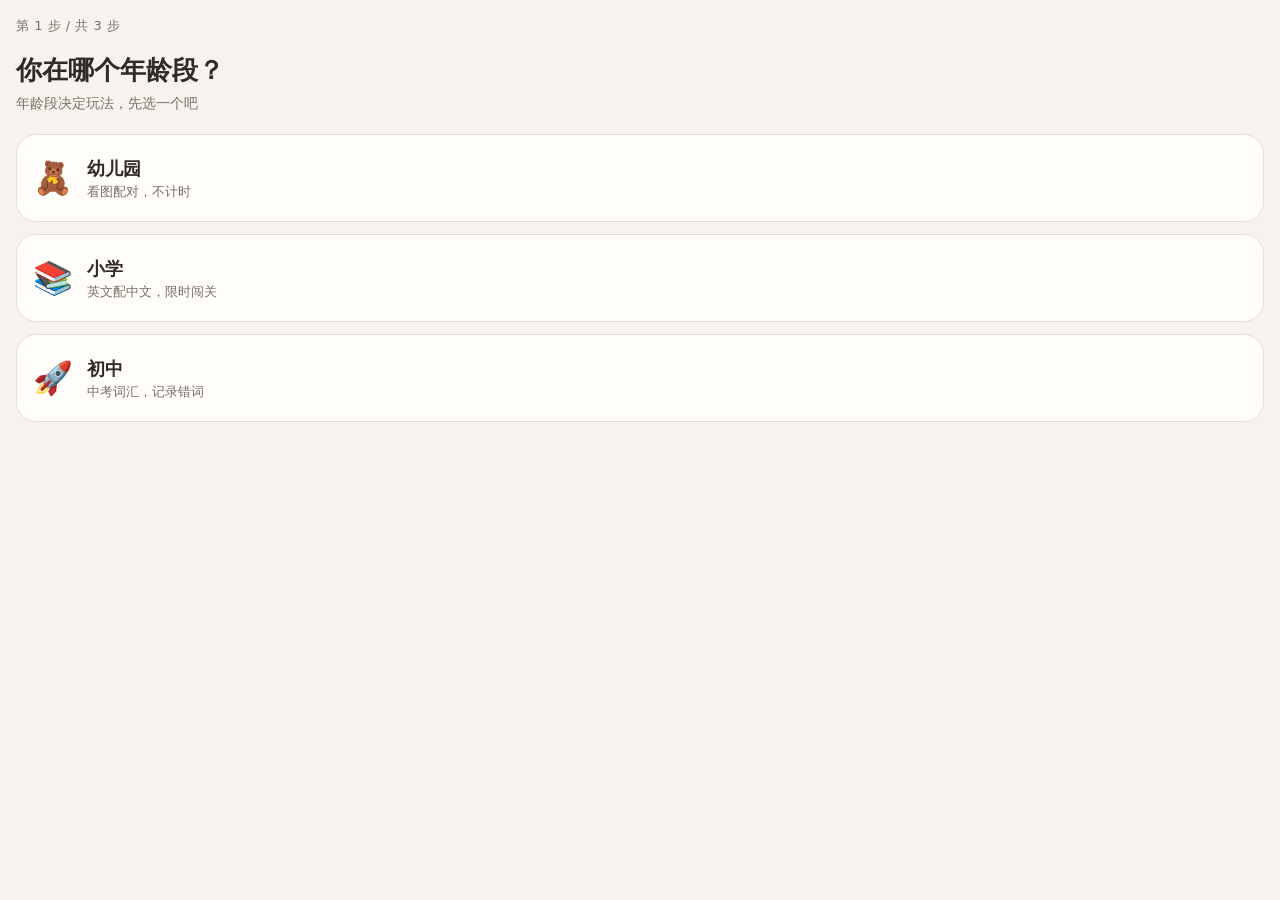
==== index.html @ 839af3d4 "M0: project skeleton, docs and local preview tooling" ====
<!DOCTYPE html>
<html lang="zh-CN">
<head>
<meta charset="utf-8">
<meta name="viewport" content="width=device-width, initial-scale=1, viewport-fit=cover, user-scalable=no">
<meta name="theme-color" content="#f6f3ee">
<meta name="format-detection" content="telephone=no">
<title>单词消消乐</title>
<link rel="stylesheet" href="css/style.css?v=1">
</head>
<body>

<div class="app">

  <!-- 引导页：3 步，同一页面内切换 -->
  <section class="view" id="view-onboard" hidden>
    <div class="view__scroll">
      <p class="onboard-progress" id="onboard-progress">第 1 步 / 共 3 步</p>

      <div class="onboard-step" id="step-1">
        <h1 class="onboard-title">你在哪个年龄段？</h1>
        <p class="onboard-sub">年龄段决定玩法，先选一个吧</p>
        <div class="stage-list">
          <button class="stage-card" type="button" data-action="pick-stage" data-stage="kindergarten">
            <span class="stage-card__emoji">🧸</span>
            <span class="stage-card__body">
              <span class="stage-card__name">幼儿园</span>
              <span class="stage-card__desc">看图配对，不计时</span>
            </span>
          </button>
          <button class="stage-card" type="button" data-action="pick-stage" data-stage="primary">
            <span class="stage-card__emoji">📚</span>
            <span class="stage-card__body">
              <span class="stage-card__name">小学</span>
              <span class="stage-card__desc">英文配中文，限时闯关</span>
            </span>
          </button>
          <button class="stage-card" type="button" data-action="pick-stage" data-stage="junior">
            <span class="stage-card__emoji">🚀</span>
            <span class="stage-card__body">
              <span class="stage-card__name">初中</span>
              <span class="stage-card__desc">中考词汇，记录错词</span>
            </span>
          </button>
        </div>
      </div>

      <div class="onboard-step" id="step-2" hidden>
        <h1 class="onboard-title">你在哪个年级？</h1>
        <p class="onboard-sub" id="grade-hint">已选择：幼儿园</p>
        <div class="grade-list" id="grade-list"></div>
        <button class="btn btn--ghost" type="button" data-action="back-to-stage">返回上一步</button>
      </div>

      <div class="onboard-step" id="step-3" hidden>
        <h1 class="onboard-title">确认一下</h1>
        <p class="onboard-sub">这些信息只保存在这台手机上</p>
        <div class="summary" id="onboard-summary"></div>
        <button class="btn btn--primary" type="button" data-action="finish-onboard">完成，开始闯关</button>
        <button class="btn btn--ghost" type="button" data-action="back-to-grade">返回上一步</button>
      </div>
    </div>
  </section>

  <!-- 关卡地图（首页） -->
  <section class="view" id="view-map" hidden>
    <div class="view__scroll">
      <header class="page-head">
        <h1 class="page-head__title">闯关</h1>
        <p class="page-head__meta" id="map-meta"></p>
      </header>
      <div class="placeholder-card">
        <p class="placeholder-card__emoji">🚧</p>
        <p class="placeholder-card__title">章节与关卡建设中</p>
        <p class="placeholder-card__desc">下一个版本会出现在这里</p>
      </div>
    </div>
  </section>

  <!-- 错词本 -->
  <section class="view" id="view-wrong" hidden>
    <div class="view__scroll">
      <header class="page-head">
        <h1 class="page-head__title">错词本</h1>
      </header>
      <div class="empty">
        <p class="empty__emoji">🐣</p>
        <p class="empty__text">还没有错词，去闯关吧</p>
        <button class="btn btn--primary" type="button" data-action="switch-tab" data-tab="map">去闯关</button>
      </div>
    </div>
  </section>

  <!-- 设置 -->
  <section class="view" id="view-settings" hidden>
    <div class="view__scroll">
      <header class="page-head">
        <h1 class="page-head__title">设置</h1>
      </header>

      <div class="card">
        <h2 class="card__title">当前档案</h2>
        <p class="card__row">年龄段<span class="card__value" id="settings-stage">—</span></p>
        <p class="card__row">年级<span class="card__value" id="settings-grade">—</span></p>
      </div>

      <div class="card">
        <h2 class="card__title">本地数据</h2>
        <p class="card__text">清空后年龄、年级、关卡进度、错词本都会从这台手机上删除，无法恢复。</p>
        <button class="btn btn--danger" type="button" data-action="open-clear">清空全部本地数据</button>
      </div>

      <div class="card">
        <h2 class="card__title">隐私说明</h2>
        <p class="card__text">你的年龄段、年级、关卡进度和错词只保存在这台手机的浏览器里，不会上传到任何服务器。</p>
        <p class="card__text">我们不收集任何个人信息：不收集姓名、生日、头像、性别、位置、联系方式。</p>
        <p class="card__text">将来会有匿名使用统计，只包含随机生成、无法对应到具体某个人的匿名编号，以及玩到哪一关、成绩和用时，用于改进关卡难度。</p>
        <p class="card__text">点上面的「清空全部本地数据」并确认，就可以随时删掉本机全部数据。</p>
      </div>
    </div>
  </section>

  <!-- 底部 Tab -->
  <nav class="tabbar" id="tabbar" hidden>
    <button class="tab" type="button" data-action="switch-tab" data-tab="map">
      <span class="tab__icon">🎯</span>
      <span class="tab__label">闯关</span>
    </button>
    <button class="tab" type="button" data-action="switch-tab" data-tab="wrong">
      <span class="tab__icon">📕</span>
      <span class="tab__label">错词本</span>
    </button>
    <button class="tab" type="button" data-action="switch-tab" data-tab="settings">
      <span class="tab__icon">⚙️</span>
      <span class="tab__label">设置</span>
    </button>
  </nav>

</div>

<!-- 清空数据的二次确认弹层 -->
<div class="modal" id="modal-clear" hidden>
  <div class="modal__mask" data-action="close-modal"></div>
  <div class="modal__box" role="dialog" aria-modal="true" aria-labelledby="modal-clear-title">
    <h2 class="modal__title" id="modal-clear-title">确定清空全部本地数据？</h2>
    <p class="modal__text">年龄、年级、关卡进度、错词本会全部删除，且无法恢复。</p>
    <div class="modal__actions">
      <button class="btn btn--ghost" type="button" data-action="close-modal">取消</button>
      <button class="btn btn--danger" type="button" data-action="confirm-clear">确定清空</button>
    </div>
  </div>
</div>

<!-- 横屏提示 -->
<div class="rotate-hint">请竖屏游玩</div>

<noscript>
  <div class="noscript">需要开启浏览器的 JavaScript 才能使用本游戏。</div>
</noscript>

<script src="js/platform.js"></script>
<script src="js/app.js"></script>
</body>
</html>
---- css/style.css ----
/* ==========================================================================
   单词消消乐 · 全站样式（移动端优先，只做手机竖屏）
   规则：动画只用 transform / opacity；热区 ≥ 44px；不写死 px 字号
   ========================================================================== */

/* ---------- 变量 ---------- */
:root {
  --safe-top: env(safe-area-inset-top, 0px);
  --safe-bottom: env(safe-area-inset-bottom, 0px);
  --safe-left: env(safe-area-inset-left, 0px);
  --safe-right: env(safe-area-inset-right, 0px);

  --bg: #f6f3ee;
  --surface: #fffdf9;
  --ink: #2f2a26;
  --ink-soft: #7a6f66;
  --line: #e6ded3;
  --brand: #f08a3c;
  --brand-ink: #ffffff;
  --danger: #c9483a;
  --danger-line: #f0c6bf;

  --radius-lg: 20px;
  --radius-md: 14px;
  --gap: 12px;
  --tap-min: 44px;
}

/* ---------- 基础 ---------- */
*,
*::before,
*::after {
  box-sizing: border-box;
}

html {
  -webkit-text-size-adjust: 100%;
}

html,
body {
  height: 100%;
  margin: 0;
  padding: 0;
}

body {
  background: var(--bg);
  color: var(--ink);
  font-family: system-ui, -apple-system, "PingFang SC", "Hiragino Sans GB", "Microsoft YaHei", sans-serif;
  font-size: 16px;
  line-height: 1.5;
  overflow-x: hidden;
  overscroll-behavior: none;
  touch-action: manipulation;
  -webkit-tap-highlight-color: transparent;
}

/* 弹层打开时锁住页面滚动 */
body.is-locked {
  overflow: hidden;
}

body.is-locked .view__scroll {
  overflow: hidden;
}

[hidden] {
  display: none !important;
}

p {
  margin: 0;
}

h1,
h2 {
  margin: 0;
  font-weight: 700;
}

/* ---------- 应用外壳 ---------- */
.app {
  display: flex;
  flex-direction: column;
  height: 100%;
  max-width: 100%;
  overflow: hidden;
}

/* 移动端优先用动态视口高度，避免地址栏收起时溢出 */
@supports (height: 100dvh) {
  .app {
    height: 100dvh;
  }
}

.view {
  display: flex;
  flex-direction: column;
  flex: 1 1 auto;
  min-height: 0;
}

.view__scroll {
  flex: 1 1 auto;
  min-height: 0;
  overflow-y: auto;
  overscroll-behavior: contain;
  -webkit-overflow-scrolling: touch;
  padding: calc(16px + var(--safe-top)) calc(16px + var(--safe-right)) 24px calc(16px + var(--safe-left));
}

/* ---------- 通用按钮 ---------- */
.btn {
  display: flex;
  align-items: center;
  justify-content: center;
  width: 100%;
  min-height: var(--tap-min);
  padding: 12px 16px;
  border: 1px solid transparent;
  border-radius: var(--radius-md);
  font: inherit;
  font-size: 16px;
  font-weight: 600;
  color: var(--ink);
  background: var(--surface);
  user-select: none;
  -webkit-user-select: none;
  -webkit-touch-callout: none;
  transition: transform 0.12s ease, opacity 0.12s ease;
}

.btn--primary {
  background: var(--brand);
  color: var(--brand-ink);
}

.btn--ghost {
  background: transparent;
  color: var(--ink-soft);
  border-color: var(--line);
}

.btn--danger {
  background: var(--surface);
  color: var(--danger);
  border-color: var(--danger-line);
}

.btn + .btn {
  margin-top: 10px;
}

/* 按下反馈：缩放 + 变暗，抬起即恢复 */
.is-pressed {
  transform: scale(0.96);
  opacity: 0.82;
}

/* ---------- 引导页 ---------- */
.onboard-progress {
  margin-bottom: 18px;
  font-size: 13px;
  color: var(--ink-soft);
  letter-spacing: 0.04em;
}

.onboard-title {
  font-size: clamp(20px, 6vw, 26px);
  line-height: 1.3;
}

.onboard-sub {
  margin-top: 6px;
  margin-bottom: 20px;
  font-size: 14px;
  color: var(--ink-soft);
}

.stage-list {
  display: flex;
  flex-direction: column;
  gap: var(--gap);
}

.stage-card {
  display: flex;
  align-items: center;
  gap: 14px;
  width: 100%;
  min-height: 88px;
  padding: 16px;
  border: 1px solid var(--line);
  border-radius: var(--radius-lg);
  background: var(--surface);
  font: inherit;
  text-align: left;
  color: var(--ink);
  user-select: none;
  -webkit-user-select: none;
  -webkit-touch-callout: none;
  transition: transform 0.12s ease, opacity 0.12s ease;
}

.stage-card__emoji {
  flex: 0 0 auto;
  font-size: 32px;
  line-height: 1;
}

.stage-card__body {
  display: flex;
  flex-direction: column;
  min-width: 0;
}

.stage-card__name {
  font-size: 18px;
  font-weight: 700;
}

.stage-card__desc {
  font-size: 13px;
  color: var(--ink-soft);
}

.grade-list {
  display: grid;
  grid-template-columns: repeat(2, minmax(0, 1fr));
  gap: 10px;
  margin-bottom: 16px;
}

.grade-chip {
  min-width: 0;
  min-height: 56px;
  padding: 8px;
  border: 1px solid var(--line);
  border-radius: var(--radius-md);
  background: var(--surface);
  font: inherit;
  font-size: 16px;
  font-weight: 600;
  color: var(--ink);
  user-select: none;
  -webkit-user-select: none;
  -webkit-touch-callout: none;
  transition: transform 0.12s ease, opacity 0.12s ease;
}

.summary {
  margin-bottom: 20px;
  padding: 4px 16px;
  border: 1px solid var(--line);
  border-radius: var(--radius-lg);
  background: var(--surface);
}

.summary__row {
  display: flex;
  align-items: center;
  justify-content: space-between;
  gap: 12px;
  min-height: 52px;
  border-bottom: 1px solid var(--line);
}

.summary__row:last-child {
  border-bottom: 0;
}

.summary__key {
  font-size: 14px;
  color: var(--ink-soft);
}

.summary__value {
  font-size: 17px;
  font-weight: 700;
}

/* ---------- 页头 ---------- */
.page-head {
  margin-bottom: 16px;
}

.page-head__title {
  font-size: clamp(20px, 6vw, 24px);
}

.page-head__meta {
  margin-top: 4px;
  font-size: 13px;
  color: var(--ink-soft);
}

/* ---------- 占位卡片 / 普通卡片 ---------- */
.placeholder-card {
  display: flex;
  flex-direction: column;
  align-items: center;
  gap: 6px;
  padding: 40px 20px;
  border: 1px dashed var(--line);
  border-radius: var(--radius-lg);
  background: var(--surface);
  text-align: center;
  user-select: none;
  -webkit-user-select: none;
}

.placeholder-card__emoji {
  font-size: 34px;
  line-height: 1;
}

.placeholder-card__title {
  font-size: 17px;
  font-weight: 700;
}

.placeholder-card__desc {
  font-size: 13px;
  color: var(--ink-soft);
}

.card {
  padding: 16px;
  border: 1px solid var(--line);
  border-radius: var(--radius-lg);
  background: var(--surface);
}

.card + .card {
  margin-top: var(--gap);
}

.card__title {
  margin-bottom: 10px;
  font-size: 15px;
}

.card__row {
  display: flex;
  align-items: center;
  justify-content: space-between;
  gap: 12px;
  min-height: 44px;
  font-size: 15px;
  color: var(--ink-soft);
  border-bottom: 1px solid var(--line);
}

.card__row:last-child {
  border-bottom: 0;
}

.card__value {
  font-weight: 700;
  color: var(--ink);
}

.card__text {
  margin-bottom: 10px;
  font-size: 14px;
  line-height: 1.6;
  color: var(--ink-soft);
}

.card__text:last-child {
  margin-bottom: 0;
}

.card .btn {
  margin-top: 6px;
}

/* ---------- 空状态 ---------- */
.empty {
  display: flex;
  flex-direction: column;
  align-items: center;
  gap: 14px;
  padding: 56px 24px;
  text-align: center;
  user-select: none;
  -webkit-user-select: none;
}

.empty__emoji {
  font-size: 40px;
  line-height: 1;
}

.empty__text {
  font-size: 15px;
  color: var(--ink-soft);
}

.empty .btn {
  max-width: 220px;
}

/* ---------- 底部 Tab ---------- */
.tabbar {
  display: flex;
  flex: 0 0 auto;
  border-top: 1px solid var(--line);
  background: var(--surface);
  padding-bottom: var(--safe-bottom);
  padding-left: var(--safe-left);
  padding-right: var(--safe-right);
}

.tab {
  display: flex;
  flex: 1 1 0;
  flex-direction: column;
  align-items: center;
  justify-content: center;
  gap: 2px;
  min-width: 0;
  min-height: calc(var(--tap-min) + 8px);
  padding: 8px 4px;
  border: 0;
  background: transparent;
  font: inherit;
  font-size: 12px;
  color: var(--ink-soft);
  user-select: none;
  -webkit-user-select: none;
  -webkit-touch-callout: none;
  transition: transform 0.12s ease, opacity 0.12s ease;
}

.tab__icon {
  font-size: 20px;
  line-height: 1;
}

.tab__label {
  line-height: 1.2;
}

.tab.is-active {
  color: var(--brand);
  font-weight: 700;
}

/* ---------- 弹层 ---------- */
.modal {
  position: fixed;
  top: 0;
  right: 0;
  bottom: 0;
  left: 0;
  z-index: 50;
  display: flex;
  align-items: center;
  justify-content: center;
  padding: 20px;
}

.modal__mask {
  position: absolute;
  top: 0;
  right: 0;
  bottom: 0;
  left: 0;
  background: rgba(30, 25, 21, 0.45);
}

.modal__box {
  position: relative;
  width: 100%;
  max-width: 360px;
  padding: 20px;
  border-radius: var(--radius-lg);
  background: var(--surface);
  animation: modal-in 0.18s ease-out;
}

.modal__title {
  margin-bottom: 8px;
  font-size: 17px;
}

.modal__text {
  font-size: 14px;
  line-height: 1.6;
  color: var(--ink-soft);
}

.modal__actions {
  display: flex;
  gap: 10px;
  margin-top: 18px;
}

.modal__actions .btn {
  flex: 1 1 0;
  margin-top: 0;
}

@keyframes modal-in {
  from {
    transform: scale(0.94);
    opacity: 0;
  }
  to {
    transform: scale(1);
    opacity: 1;
  }
}

/* ---------- 横屏提示 / 无脚本提示 ---------- */
.rotate-hint {
  display: none;
}

@media (orientation: landscape) and (max-height: 520px) {
  .rotate-hint {
    position: fixed;
    top: 0;
    right: 0;
    bottom: 0;
    left: 0;
    z-index: 80;
    display: flex;
    align-items: center;
    justify-content: center;
    background: var(--bg);
    font-size: 16px;
    color: var(--ink-soft);
  }
}

.noscript {
  padding: 24px;
  font-size: 15px;
  text-align: center;
  color: var(--ink-soft);
}
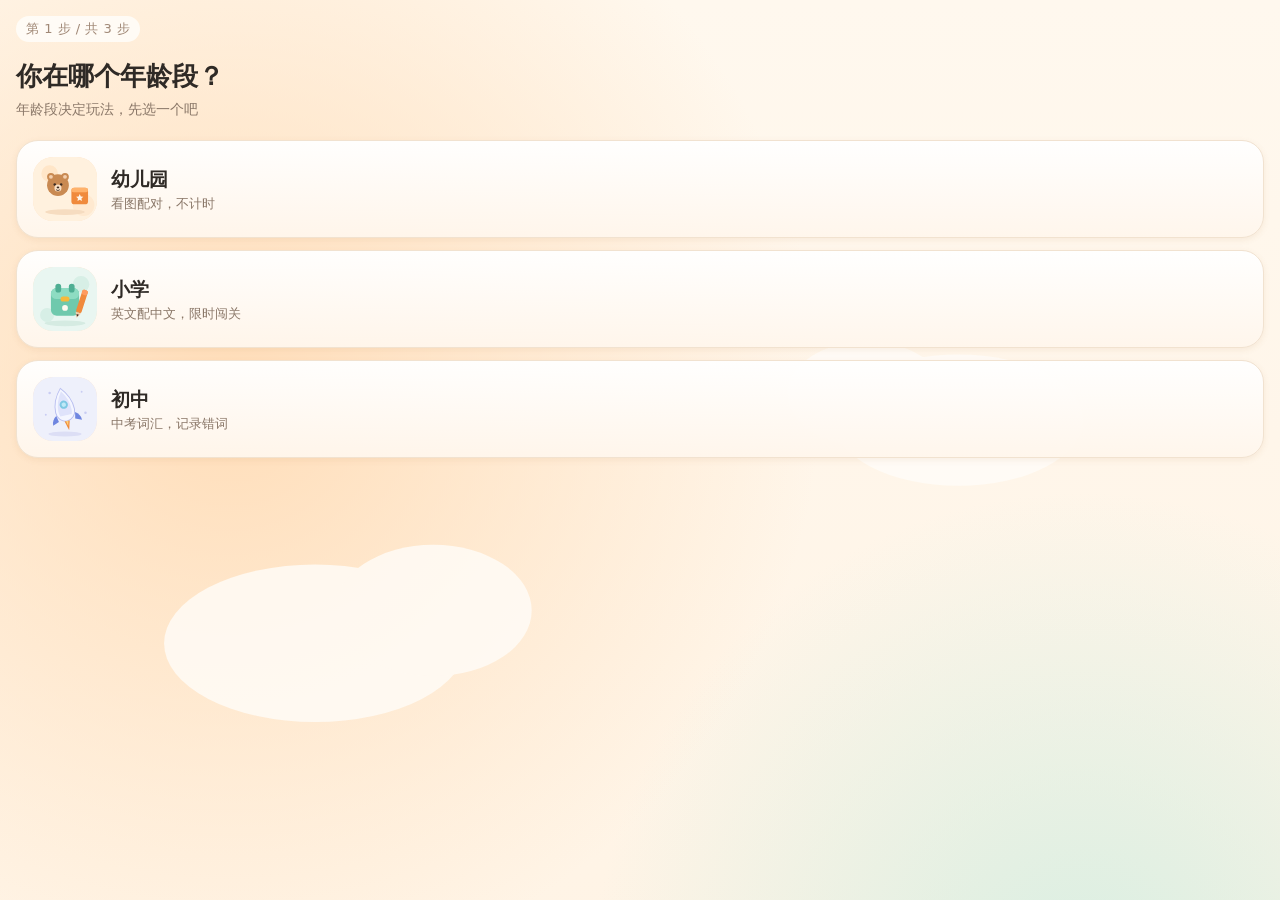
==== commit 121b7196: "M2: visual overhaul, tech-tree map, level and xp bar" ====
--- a/index.html
+++ b/index.html
@@ -3,10 +3,12 @@
 <head>
 <meta charset="utf-8">
 <meta name="viewport" content="width=device-width, initial-scale=1, viewport-fit=cover, user-scalable=no">
-<meta name="theme-color" content="#f6f3ee">
+<meta name="theme-color" content="#ffe9d2">
 <meta name="format-detection" content="telephone=no">
 <title>单词消消乐</title>
-<link rel="stylesheet" href="css/style.css?v=1">
+<link rel="stylesheet" href="css/style.css?v=3">
+<link rel="stylesheet" href="css/game.css?v=3">
+<link rel="stylesheet" href="css/theme.css?v=3">
 </head>
 <body>
 
@@ -22,21 +24,21 @@
         <p class="onboard-sub">年龄段决定玩法，先选一个吧</p>
         <div class="stage-list">
           <button class="stage-card" type="button" data-action="pick-stage" data-stage="kindergarten">
-            <span class="stage-card__emoji">🧸</span>
+            <span class="stage-card__art"><img src="assets/art-kindergarten.svg" alt="" width="64" height="64"></span>
             <span class="stage-card__body">
               <span class="stage-card__name">幼儿园</span>
               <span class="stage-card__desc">看图配对，不计时</span>
             </span>
           </button>
           <button class="stage-card" type="button" data-action="pick-stage" data-stage="primary">
-            <span class="stage-card__emoji">📚</span>
+            <span class="stage-card__art"><img src="assets/art-primary.svg" alt="" width="64" height="64"></span>
             <span class="stage-card__body">
               <span class="stage-card__name">小学</span>
               <span class="stage-card__desc">英文配中文，限时闯关</span>
             </span>
           </button>
           <button class="stage-card" type="button" data-action="pick-stage" data-stage="junior">
-            <span class="stage-card__emoji">🚀</span>
+            <span class="stage-card__art"><img src="assets/art-junior.svg" alt="" width="64" height="64"></span>
             <span class="stage-card__body">
               <span class="stage-card__name">初中</span>
               <span class="stage-card__desc">中考词汇，记录错词</span>
@@ -69,11 +71,12 @@
         <h1 class="page-head__title">闯关</h1>
         <p class="page-head__meta" id="map-meta"></p>
       </header>
-      <div class="placeholder-card">
-        <p class="placeholder-card__emoji">🚧</p>
-        <p class="placeholder-card__title">章节与关卡建设中</p>
-        <p class="placeholder-card__desc">下一个版本会出现在这里</p>
+      <div class="xp-bar" id="map-xp">
+        <span class="xp-bar__lv" id="map-lv">Lv.1</span>
+        <span class="xp-bar__track"><span class="xp-bar__fill" id="map-xp-fill"></span></span>
+        <span class="xp-bar__num" id="map-xp-num">0 / 100</span>
       </div>
+      <div class="level-grid" id="map-grid"></div>
     </div>
   </section>
 
@@ -120,18 +123,39 @@
     </div>
   </section>
 
+  <!-- 游戏页：一关的对局界面，内容由 js/ui-game.js 填充 -->
+  <section class="view" id="view-play" hidden>
+    <div class="play-top">
+      <button class="play-back" id="play-back" type="button">返回</button>
+      <span class="play-hud" id="play-hud"></span>
+    </div>
+    <div class="play-board" id="play-board"></div>
+    <div class="play-settle" id="play-settle" hidden></div>
+  </section>
+
   <!-- 底部 Tab -->
   <nav class="tabbar" id="tabbar" hidden>
     <button class="tab" type="button" data-action="switch-tab" data-tab="map">
-      <span class="tab__icon">🎯</span>
+      <span class="tab__icon"><svg class="tab__svg" viewBox="0 0 24 24" aria-hidden="true">
+        <rect x="4.6" y="3" width="2.4" height="18" rx="1.2" fill="currentColor"></rect>
+        <path d="M7 4h10.4l-2.6 4 2.6 4H7z" fill="currentColor"></path>
+      </svg></span>
       <span class="tab__label">闯关</span>
     </button>
     <button class="tab" type="button" data-action="switch-tab" data-tab="wrong">
-      <span class="tab__icon">📕</span>
+      <span class="tab__icon"><svg class="tab__svg" viewBox="0 0 24 24" aria-hidden="true">
+        <path d="M4 5a2.5 2.5 0 0 1 2.5-2.5H11V20H6.5A2.5 2.5 0 0 0 4 22.5z" fill="currentColor"></path>
+        <path d="M20 5a2.5 2.5 0 0 0-2.5-2.5H13V20h4.5A2.5 2.5 0 0 1 20 22.5z" fill="currentColor"></path>
+      </svg></span>
       <span class="tab__label">错词本</span>
     </button>
     <button class="tab" type="button" data-action="switch-tab" data-tab="settings">
-      <span class="tab__icon">⚙️</span>
+      <span class="tab__icon"><svg class="tab__svg" viewBox="0 0 24 24" aria-hidden="true">
+        <rect x="3" y="6" width="18" height="2.4" rx="1.2" fill="currentColor"></rect>
+        <circle cx="9" cy="7.2" r="2.8" fill="currentColor"></circle>
+        <rect x="3" y="15.6" width="18" height="2.4" rx="1.2" fill="currentColor"></rect>
+        <circle cx="15" cy="16.8" r="2.8" fill="currentColor"></circle>
+      </svg></span>
       <span class="tab__label">设置</span>
     </button>
   </nav>
@@ -158,7 +182,11 @@
   <div class="noscript">需要开启浏览器的 JavaScript 才能使用本游戏。</div>
 </noscript>
 
-<script src="js/platform.js"></script>
-<script src="js/app.js"></script>
+<script src="js/platform.js?v=3"></script>
+<script src="js/data-words.js?v=3"></script>
+<script src="js/core-game.js?v=3"></script>
+<script src="js/growth.js?v=3"></script>
+<script src="js/ui-game.js?v=3"></script>
+<script src="js/app.js?v=3"></script>
 </body>
 </html>
--- a/css/style.css
+++ b/css/style.css
@@ -543,3 +543,66 @@
   text-align: center;
   color: var(--ink-soft);
 }
+
+/* ---------- 关卡地图 ---------- */
+
+.level-grid {
+  display: grid;
+  grid-template-columns: repeat(4, 1fr);
+  gap: var(--gap);
+  padding: 4px 0 24px;
+}
+
+.level-grid .placeholder-card {
+  grid-column: 1 / -1;
+}
+
+.level-cell {
+  display: flex;
+  flex-direction: column;
+  align-items: center;
+  justify-content: center;
+  gap: 6px;
+  min-height: 78px;
+  padding: 10px 4px;
+  border: 1px solid var(--line);
+  border-radius: var(--radius-md);
+  background: var(--surface);
+  color: var(--ink);
+  font: inherit;
+  cursor: pointer;
+  transition: transform 120ms ease, border-color 120ms ease;
+}
+
+.level-cell:active {
+  transform: scale(0.96);
+}
+
+.level-cell.is-locked {
+  background: #f1ece4;
+  color: var(--ink-soft);
+  cursor: default;
+}
+
+.level-cell__no {
+  font-size: 22px;
+  font-weight: 700;
+  line-height: 1;
+}
+
+.level-cell__stars {
+  display: flex;
+  gap: 1px;
+  font-size: 12px;
+  line-height: 1;
+  color: var(--line);
+}
+
+.level-cell__star.is-on {
+  color: var(--brand);
+}
+
+.level-cell__lock {
+  font-size: 13px;
+  opacity: 0.7;
+}
--- a/css/game.css
+++ b/css/game.css
@@ -0,0 +1,197 @@
+/* game.css · 对局页样式：顶部信息条 + 方块棋盘 + 结算面板
+   只作用于 index.html 里 #view-play 内的 play-* 元素。 */
+
+#view-play {
+  padding-top: calc(6px + var(--safe-top));
+}
+
+/* ---------- 顶部信息条 ---------- */
+
+.play-top {
+  display: flex;
+  align-items: center;
+  gap: 10px;
+  padding: 2px calc(12px + var(--safe-right)) 6px calc(12px + var(--safe-left));
+}
+
+.play-back {
+  flex: 0 0 auto;
+  min-height: 34px;
+  padding: 0 14px;
+  border: 1px solid var(--line);
+  border-radius: 999px;
+  background: var(--surface);
+  color: var(--ink-soft);
+  font: inherit;
+  font-size: 14px;
+  cursor: pointer;
+}
+
+.play-hud {
+  display: flex;
+  flex: 1 1 auto;
+  justify-content: flex-end;
+  gap: 10px;
+  font-size: 13px;
+  color: var(--ink-soft);
+  font-variant-numeric: tabular-nums;
+}
+
+.play-hud__item.is-hot {
+  color: var(--brand);
+  font-weight: 700;
+}
+
+.play-hud__item.is-warn {
+  color: var(--danger);
+  font-weight: 700;
+}
+
+/* ---------- 棋盘 ---------- */
+
+.play-board {
+  flex: 1 1 auto;
+  min-height: 0;
+  display: grid;
+  grid-template-columns: repeat(var(--cols, 4), 1fr);
+  /* 行高由方块的 aspect-ratio 撑出，整体在棋盘区垂直居中 */
+  align-content: center;
+  grid-auto-rows: auto;
+  gap: 8px;
+  padding: 6px calc(12px + var(--safe-right)) calc(12px + var(--safe-bottom)) calc(12px + var(--safe-left));
+}
+
+.tile {
+  display: flex;
+  align-items: center;
+  justify-content: center;
+  min-width: 0;
+  /* 接近正方形，避免只有两行时被拉成竖长条 */
+  aspect-ratio: 1;
+  max-height: 132px;
+  padding: 4px;
+  border: 1px solid var(--line);
+  border-radius: 12px;
+  background: var(--surface);
+  color: var(--ink);
+  font: inherit;
+  font-weight: 600;
+  line-height: 1.2;
+  text-align: center;
+  overflow-wrap: anywhere;
+  cursor: pointer;
+  transition: transform 120ms ease, background-color 120ms ease, border-color 120ms ease,
+    opacity 180ms ease;
+  -webkit-user-select: none;
+  user-select: none;
+}
+
+.tile[data-face="en"] {
+  font-size: clamp(12px, 3.6vw, 16px);
+}
+
+.tile[data-face="zh"] {
+  font-size: clamp(13px, 4vw, 17px);
+}
+
+.tile[data-face="emoji"] {
+  font-size: clamp(20px, 7vw, 30px);
+}
+
+.tile.is-selected {
+  background: #ffe8d2;
+  border-color: var(--brand);
+  transform: scale(1.04);
+}
+
+.tile.is-matched {
+  animation: tile-pop 220ms ease forwards;
+}
+
+.tile.is-wrong {
+  background: #fde3df;
+  border-color: var(--danger-line);
+  animation: tile-shake 320ms ease;
+}
+
+/* 消除后占位保留，棋盘不塌陷 */
+.tile.is-cleared {
+  opacity: 0;
+  visibility: hidden;
+  pointer-events: none;
+}
+
+@keyframes tile-pop {
+  0% { transform: scale(1); }
+  45% { transform: scale(1.12); }
+  100% { transform: scale(0.9); opacity: 0; }
+}
+
+@keyframes tile-shake {
+  0%, 100% { transform: translateX(0); }
+  20% { transform: translateX(-5px); }
+  40% { transform: translateX(5px); }
+  60% { transform: translateX(-3px); }
+  80% { transform: translateX(3px); }
+}
+
+@media (prefers-reduced-motion: reduce) {
+  .tile.is-matched,
+  .tile.is-wrong {
+    animation: none;
+  }
+  .tile.is-matched {
+    opacity: 0;
+  }
+}
+
+/* ---------- 结算面板 ---------- */
+
+.play-settle {
+  position: fixed;
+  inset: 0;
+  z-index: 30;
+  display: flex;
+  align-items: center;
+  justify-content: center;
+  padding: 24px;
+  background: rgba(47, 42, 38, 0.42);
+}
+
+.play-settle__box {
+  width: 100%;
+  max-width: 320px;
+  padding: 22px 20px 18px;
+  border-radius: var(--radius-lg);
+  background: var(--surface);
+  text-align: center;
+}
+
+.play-settle__title {
+  font-size: 20px;
+  font-weight: 700;
+}
+
+.play-settle__stars {
+  display: flex;
+  justify-content: center;
+  gap: 6px;
+  margin: 10px 0 6px;
+  font-size: 30px;
+  line-height: 1;
+  color: var(--line);
+}
+
+.play-settle__star.is-on {
+  color: var(--brand);
+}
+
+.play-settle__meta {
+  margin-bottom: 16px;
+  font-size: 14px;
+  color: var(--ink-soft);
+}
+
+.play-settle__box .btn + .btn {
+  margin-top: 10px;
+}
--- a/css/theme.css
+++ b/css/theme.css
@@ -0,0 +1,488 @@
+/* ==========================================================================
+   theme.css · 视觉皮肤层
+   加载顺序：style.css -> game.css -> theme.css
+   只改外观（颜色/阴影/圆角/背景/装饰），不改布局契约、不改任何 class 名
+   ========================================================================== */
+
+:root {
+  --bg: #fff6ea;
+  --bg-2: #ffe9d2;
+  --surface: #fffdf9;
+  --surface-2: #fff6ec;
+  --ink: #2f2a26;
+  --ink-soft: #8a7768;
+  --line: #f1e2d0;
+  --brand: #f08a3c;
+  --brand-2: #ff6f61;
+  --brand-ink: #fffaf3;
+  --gold: #f6b93b;
+  --mint: #6fc9ad;
+  --sky: #7ec8e3;
+  --violet: #b9a4f2;
+  --shadow-sm: 0 2px 6px rgba(176, 116, 60, 0.10);
+  --shadow-md: 0 8px 22px rgba(176, 116, 60, 0.14);
+  --shadow-lg: 0 18px 44px rgba(150, 96, 48, 0.20);
+}
+
+/* ---------- 背景 ---------- */
+body {
+  background: #ffe9d2;
+}
+
+.app {
+  background-image: url("../assets/bg-app.svg");
+  background-repeat: no-repeat;
+  background-position: center top;
+  background-size: cover;
+}
+
+/* ---------- 页头 ---------- */
+.page-head {
+  margin-bottom: 14px;
+}
+
+.page-head__title {
+  position: relative;
+  padding-bottom: 8px;
+  font-size: clamp(22px, 6.4vw, 26px);
+  letter-spacing: 0.01em;
+}
+
+.page-head__title::after {
+  content: "";
+  position: absolute;
+  left: 0;
+  bottom: 0;
+  width: 34px;
+  height: 5px;
+  border-radius: 999px;
+  background: linear-gradient(90deg, var(--brand), #ffc36b);
+}
+
+.page-head__meta {
+  color: #9a8574;
+}
+
+/* ---------- 按钮 ---------- */
+.btn {
+  border-radius: 16px;
+  font-weight: 700;
+  box-shadow: var(--shadow-sm);
+}
+
+.btn--primary {
+  background: linear-gradient(135deg, #ffa95c, #f0733a);
+  border-color: transparent;
+  box-shadow: 0 6px 16px rgba(240, 115, 58, 0.32);
+}
+
+.btn--ghost {
+  background: rgba(255, 253, 249, 0.78);
+  border-color: var(--line);
+  box-shadow: none;
+  color: #8a7768;
+}
+
+.btn--danger {
+  background: rgba(255, 253, 249, 0.9);
+  box-shadow: none;
+}
+
+/* ---------- 引导页 ---------- */
+.stage-card {
+  border: 1px solid var(--line);
+  border-radius: 22px;
+  background: linear-gradient(180deg, rgba(255, 255, 255, 0.96), rgba(255, 246, 236, 0.96));
+  box-shadow: var(--shadow-sm);
+}
+
+.stage-card__art {
+  flex: 0 0 auto;
+  width: 64px;
+  height: 64px;
+  border-radius: 20px;
+  overflow: hidden;
+  background: #fff1de;
+  box-shadow: inset 0 0 0 1px rgba(240, 138, 60, 0.12);
+}
+
+.stage-card__art img {
+  display: block;
+  width: 100%;
+  height: 100%;
+}
+
+.stage-card__name {
+  font-size: 19px;
+}
+
+.grade-chip {
+  border-radius: 16px;
+  background: linear-gradient(180deg, #ffffff, #fff7ee);
+  box-shadow: var(--shadow-sm);
+  font-weight: 700;
+}
+
+.summary {
+  border-radius: 20px;
+  background: rgba(255, 253, 249, 0.92);
+  box-shadow: var(--shadow-sm);
+}
+
+.onboard-progress {
+  display: inline-block;
+  padding: 3px 10px;
+  border-radius: 999px;
+  background: rgba(255, 253, 249, 0.9);
+  color: #a08876;
+}
+
+/* ---------- 卡片 / 空状态 ---------- */
+.card {
+  border-radius: 20px;
+  background: rgba(255, 253, 249, 0.94);
+  box-shadow: var(--shadow-sm);
+}
+
+.placeholder-card {
+  border-style: dashed;
+  border-radius: 20px;
+  background: rgba(255, 253, 249, 0.86);
+}
+
+.empty__emoji {
+  padding: 10px;
+  border-radius: 50%;
+  background: rgba(255, 253, 249, 0.9);
+  box-shadow: var(--shadow-sm);
+}
+
+/* ---------- 底部 Tab ---------- */
+.tabbar {
+  border-top: 0;
+  background: rgba(255, 253, 249, 0.94);
+  box-shadow: 0 -6px 18px rgba(176, 116, 60, 0.12);
+  -webkit-backdrop-filter: blur(10px);
+  backdrop-filter: blur(10px);
+}
+
+.tab__icon {
+  display: flex;
+  align-items: center;
+  justify-content: center;
+  width: 32px;
+  height: 32px;
+  border-radius: 11px;
+  transition: background 0.18s ease, transform 0.18s ease;
+}
+
+.tab__svg {
+  display: block;
+  width: 21px;
+  height: 21px;
+}
+
+.tab.is-active .tab__icon {
+  background: rgba(240, 138, 60, 0.15);
+  transform: translateY(-1px);
+}
+
+.tab.is-active .tab__label {
+  font-weight: 700;
+}
+
+/* ---------- 等级 / 经验条 ---------- */
+.xp-bar {
+  display: flex;
+  align-items: center;
+  gap: 10px;
+  margin: 0 0 14px;
+  padding: 8px 12px;
+  border: 1px solid var(--line);
+  border-radius: 16px;
+  background: rgba(255, 253, 249, 0.9);
+  box-shadow: var(--shadow-sm);
+}
+
+.xp-bar__lv {
+  flex: 0 0 auto;
+  padding: 3px 10px;
+  border-radius: 999px;
+  background: linear-gradient(135deg, #ffa95c, #f0733a);
+  color: #fff;
+  font-size: 12px;
+  font-weight: 800;
+  letter-spacing: 0.02em;
+}
+
+.xp-bar__track {
+  position: relative;
+  flex: 1 1 auto;
+  height: 10px;
+  border-radius: 999px;
+  background: #f6e7d5;
+  box-shadow: inset 0 1px 2px rgba(176, 116, 60, 0.18);
+  overflow: hidden;
+}
+
+.xp-bar__fill {
+  display: block;
+  width: 0;
+  height: 100%;
+  border-radius: 999px;
+  background: linear-gradient(90deg, #ffc36b, var(--brand));
+  transition: width 0.45s ease;
+}
+
+.xp-bar__num {
+  flex: 0 0 auto;
+  font-size: 11px;
+  color: #9a8574;
+  font-variant-numeric: tabular-nums;
+}
+
+/* ---------- 科技树地图 ---------- */
+.map-tree {
+  position: relative;
+  width: 100%;
+  max-width: 420px;
+  margin: 0 auto;
+}
+
+.map-tree__lines {
+  position: absolute;
+  top: 0;
+  left: 0;
+  width: 100%;
+  height: 100%;
+  overflow: visible;
+  pointer-events: none;
+}
+
+.tree-line {
+  fill: none;
+  stroke: #ecd9c4;
+  stroke-width: 5;
+  stroke-linecap: round;
+  stroke-dasharray: 1 13;
+  vector-effect: non-scaling-stroke;
+}
+
+.tree-line.is-passed {
+  stroke: #f7b878;
+  stroke-dasharray: none;
+  stroke-width: 6;
+}
+
+.tree-node {
+  position: absolute;
+  width: 62px;
+  height: 62px;
+  padding: 0;
+  border: 2px solid #f3e3d0;
+  border-radius: 50%;
+  background: radial-gradient(circle at 50% 32%, #ffffff, #fff3e6 78%);
+  box-shadow: 0 4px 0 #f0dfcb, 0 8px 16px rgba(176, 116, 60, 0.12);
+  color: var(--ink);
+  font: inherit;
+  transform: translate(-50%, -50%);
+  transition: transform 0.12s ease;
+}
+
+.tree-node:active {
+  transform: translate(-50%, -50%) scale(0.94);
+}
+
+.tree-node__no {
+  display: block;
+  font-size: 22px;
+  font-weight: 800;
+  line-height: 1;
+  font-variant-numeric: tabular-nums;
+}
+
+.tree-node__stars {
+  position: absolute;
+  right: 0;
+  bottom: -15px;
+  left: 0;
+  display: flex;
+  justify-content: center;
+  gap: 1px;
+  font-size: 11px;
+  line-height: 1;
+  color: #e3d0ba;
+  text-shadow: 0 1px 0 #fff;
+}
+
+.tree-node__star.is-on {
+  color: var(--gold);
+}
+
+.tree-node.is-passed {
+  border-color: #f7c89b;
+  background: radial-gradient(circle at 50% 30%, #ffffff, #ffeedb 80%);
+}
+
+.tree-node.is-locked {
+  border-color: #eee0d0;
+  border-style: dashed;
+  background: #f7efe6;
+  box-shadow: none;
+  color: #bda893;
+}
+
+.tree-node.is-current {
+  border-color: var(--brand);
+  box-shadow: 0 0 0 4px rgba(240, 138, 60, 0.18), 0 8px 18px rgba(240, 138, 60, 0.24);
+  color: #8a4a1c;
+}
+
+.tree-node__ring {
+  position: absolute;
+  inset: -9px;
+  border: 2px solid rgba(240, 138, 60, 0.55);
+  border-radius: 50%;
+  opacity: 0;
+  pointer-events: none;
+}
+
+.tree-node.is-current .tree-node__ring {
+  animation: tree-pulse 1.9s ease-out infinite;
+}
+
+@keyframes tree-pulse {
+  0% {
+    transform: scale(0.9);
+    opacity: 0.7;
+  }
+  70% {
+    transform: scale(1.18);
+    opacity: 0;
+  }
+  100% {
+    transform: scale(1.18);
+    opacity: 0;
+  }
+}
+
+.tree-node__lock {
+  position: absolute;
+  top: -6px;
+  right: -6px;
+  display: flex;
+  align-items: center;
+  justify-content: center;
+  width: 22px;
+  height: 22px;
+  border: 1px solid #ecdfd0;
+  border-radius: 50%;
+  background: #fffaf2;
+  color: #bda893;
+}
+
+.tree-node__lock svg {
+  width: 12px;
+  height: 12px;
+}
+
+/* ---------- 弹层 ---------- */
+.modal__box {
+  border-radius: 24px;
+  background: linear-gradient(180deg, #fffdf9, #fff6ec);
+  box-shadow: var(--shadow-lg);
+}
+
+/* ---------- 对局页 ---------- */
+.tile {
+  font-weight: 800;
+}
+
+.tile[data-face="en"] {
+  font-size: clamp(14px, 4.2vw, 17px);
+}
+
+.tile[data-face="zh"] {
+  font-size: clamp(15px, 4.6vw, 19px);
+}
+
+.play-back {
+  border: 1px solid var(--line);
+  background: rgba(255, 253, 249, 0.92);
+  box-shadow: var(--shadow-sm);
+  color: #8a7768;
+  font-weight: 700;
+}
+
+.play-hud {
+  color: #9a8574;
+  font-variant-numeric: tabular-nums;
+}
+
+.tile {
+  border-width: 2px;
+  border-color: #f3e3d0;
+  border-radius: 16px;
+  background: linear-gradient(180deg, #ffffff, #fff5e8);
+  box-shadow: 0 3px 0 #f0dfcb, 0 6px 14px rgba(176, 116, 60, 0.10);
+}
+
+.tile.is-selected {
+  border-color: var(--brand);
+  background: linear-gradient(180deg, #fff7ec, #ffe8d0);
+  box-shadow: 0 0 0 3px rgba(240, 138, 60, 0.24), 0 8px 18px rgba(240, 138, 60, 0.22);
+}
+
+.tile.is-matched {
+  border-color: var(--mint);
+  background: linear-gradient(180deg, #f2fffa, #d9f5ea);
+}
+
+.tile.is-wrong {
+  border-color: #ec8f86;
+  background: linear-gradient(180deg, #fff4f3, #ffe1de);
+}
+
+/* ---------- 结算面板 ---------- */
+.play-settle__box {
+  position: relative;
+  border: 1px solid var(--line);
+  border-radius: 26px;
+  background: linear-gradient(180deg, #fffdf9, #fff3e5);
+  box-shadow: var(--shadow-lg);
+}
+
+.play-settle__art {
+  display: block;
+  width: 96px;
+  height: 96px;
+  margin: -8px auto 2px;
+}
+
+.play-settle__title {
+  color: #7d4a24;
+  font-size: 22px;
+  font-weight: 800;
+}
+
+.play-settle__star {
+  color: #e6d6c4;
+}
+
+.play-settle__star.is-on {
+  color: var(--gold);
+}
+
+.play-settle__xp {
+  display: inline-flex;
+  align-items: center;
+  justify-content: center;
+  min-height: 28px;
+  margin: 2px auto 12px;
+  padding: 2px 14px;
+  border-radius: 999px;
+  background: rgba(240, 138, 60, 0.14);
+  color: #b1602a;
+  font-size: 13px;
+  font-weight: 800;
+}
